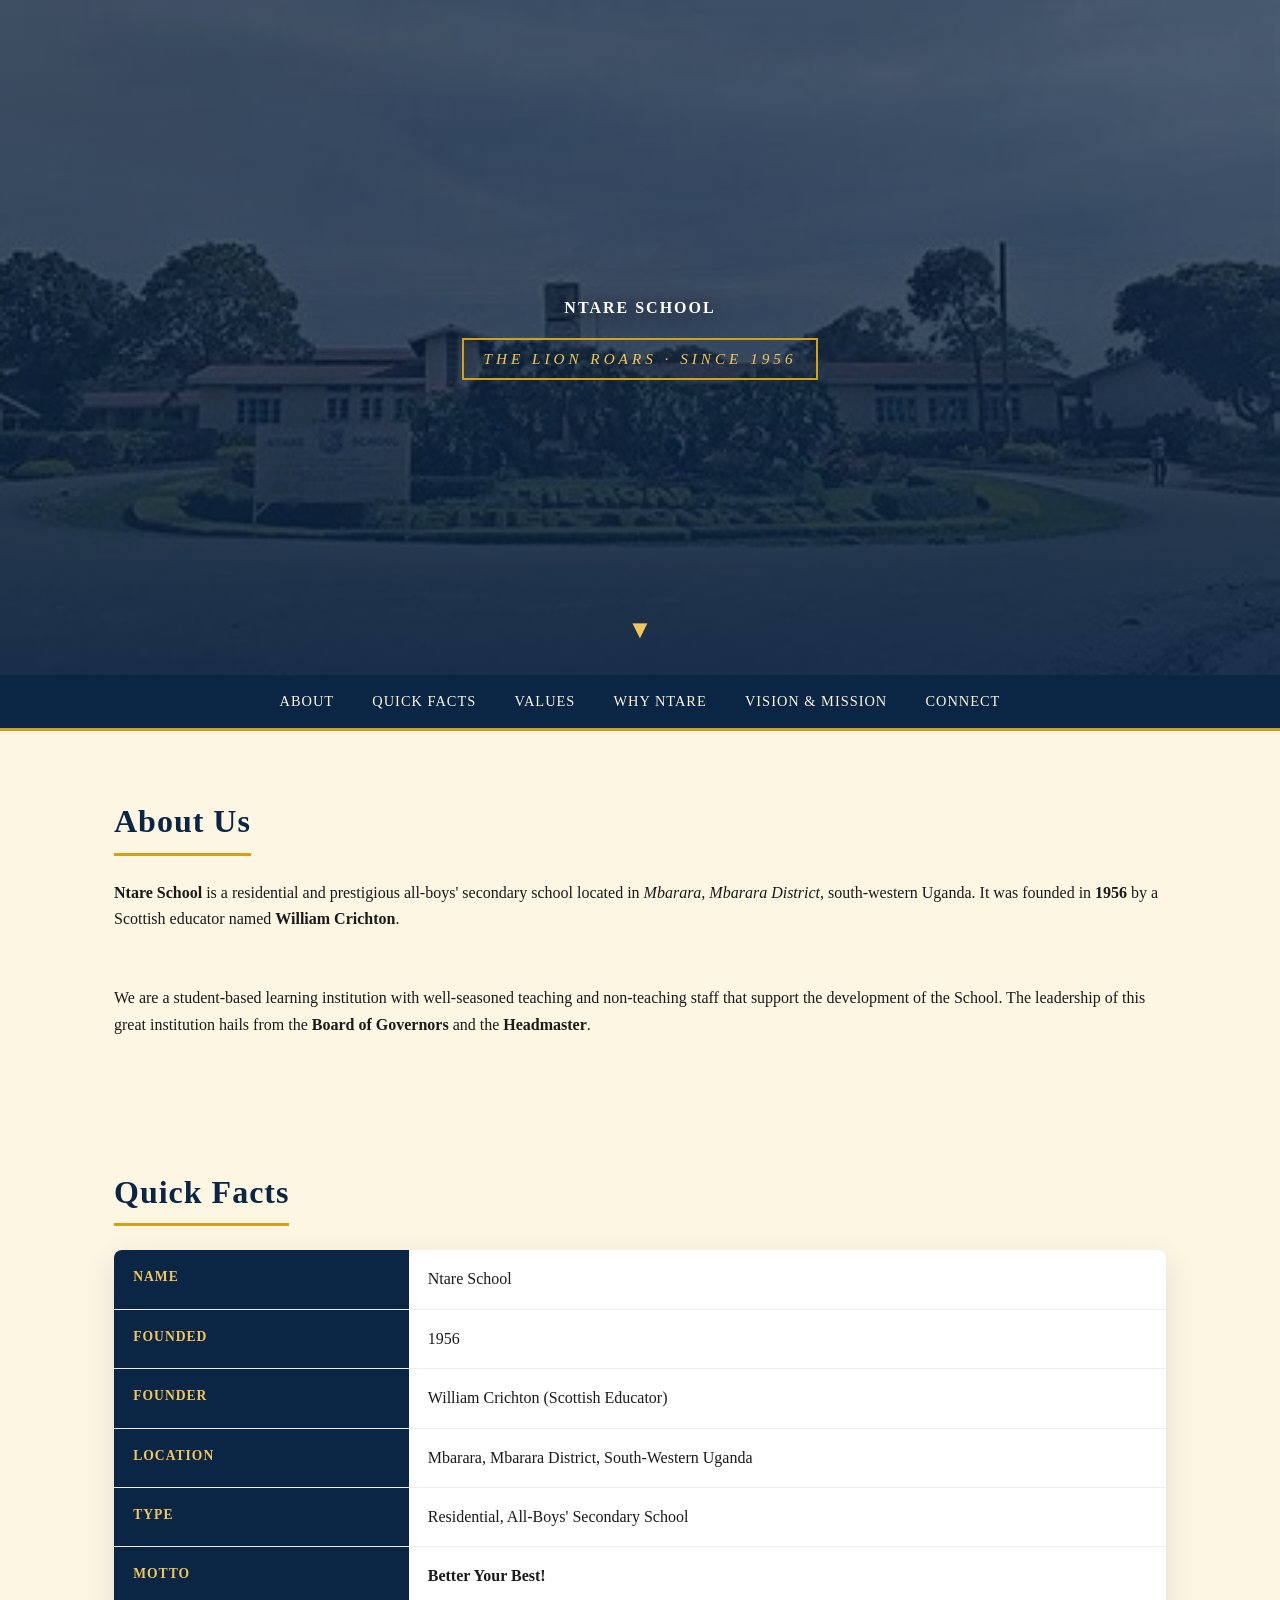
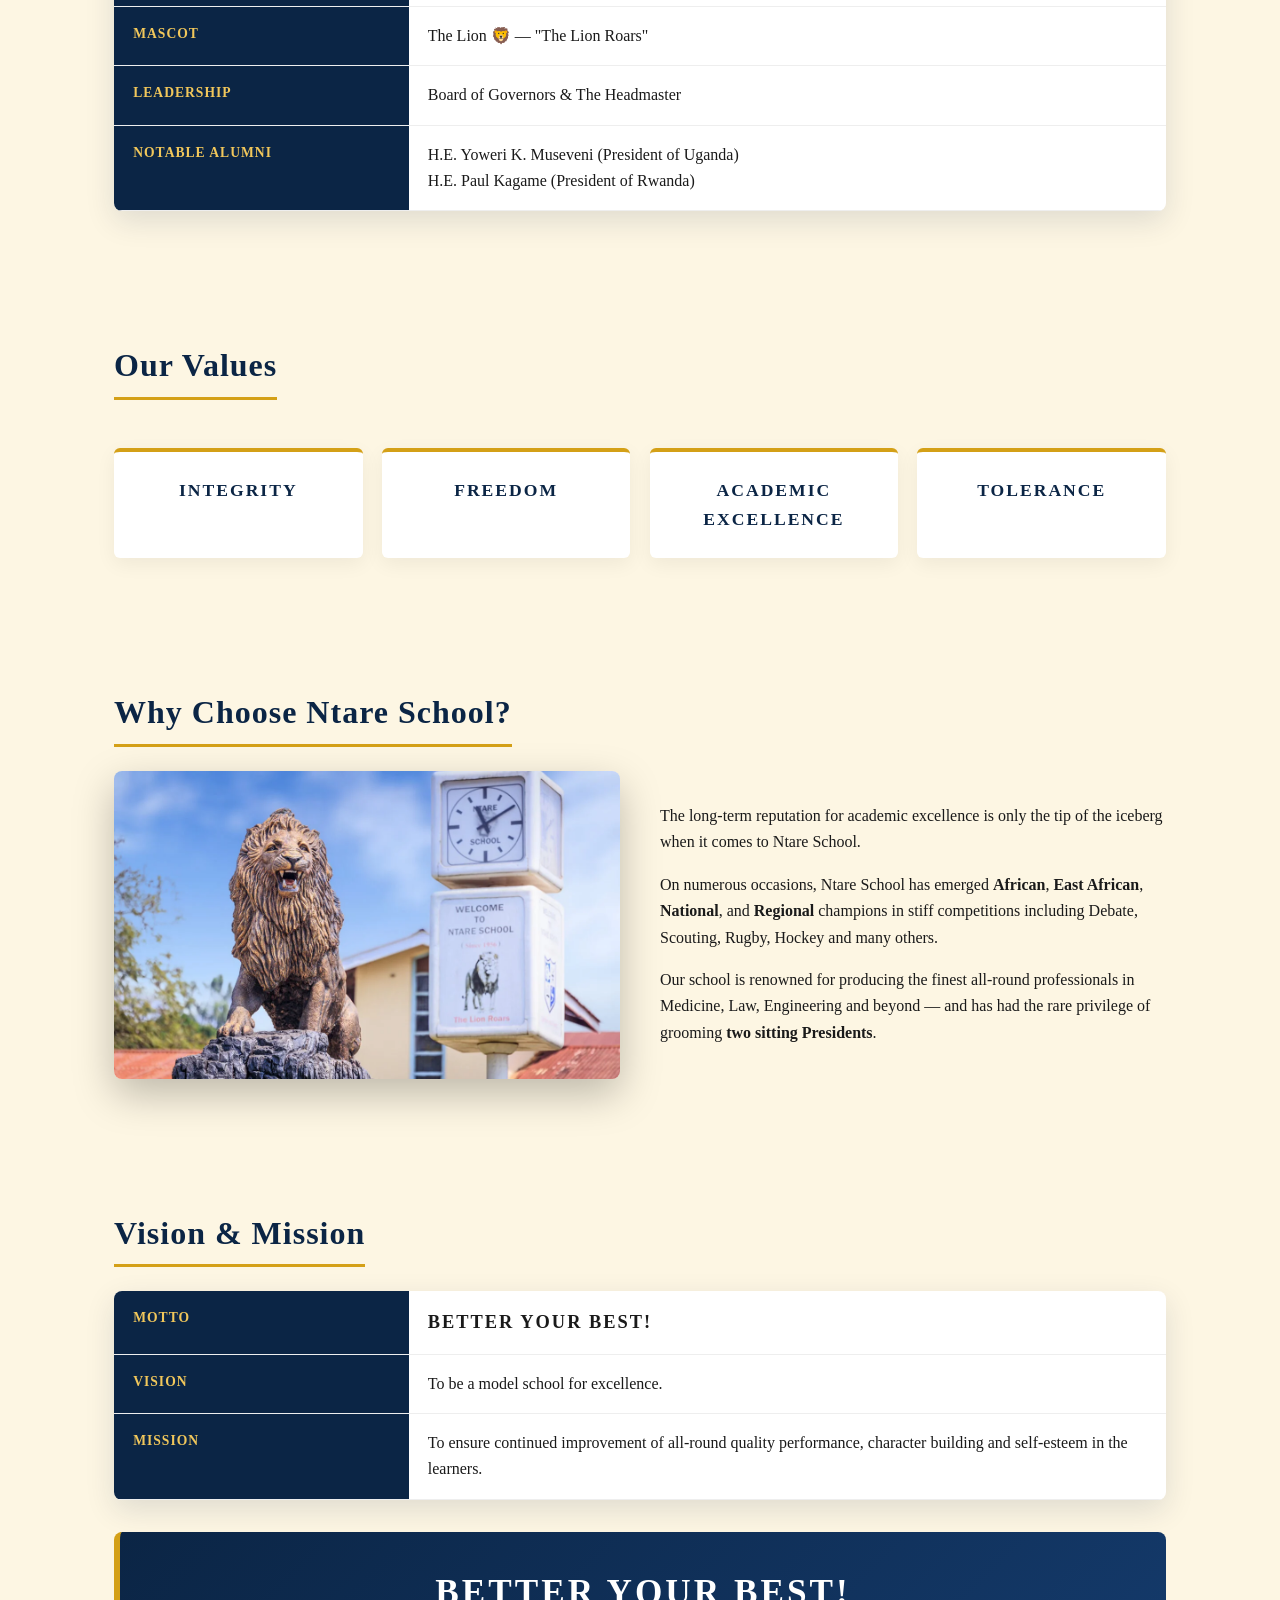
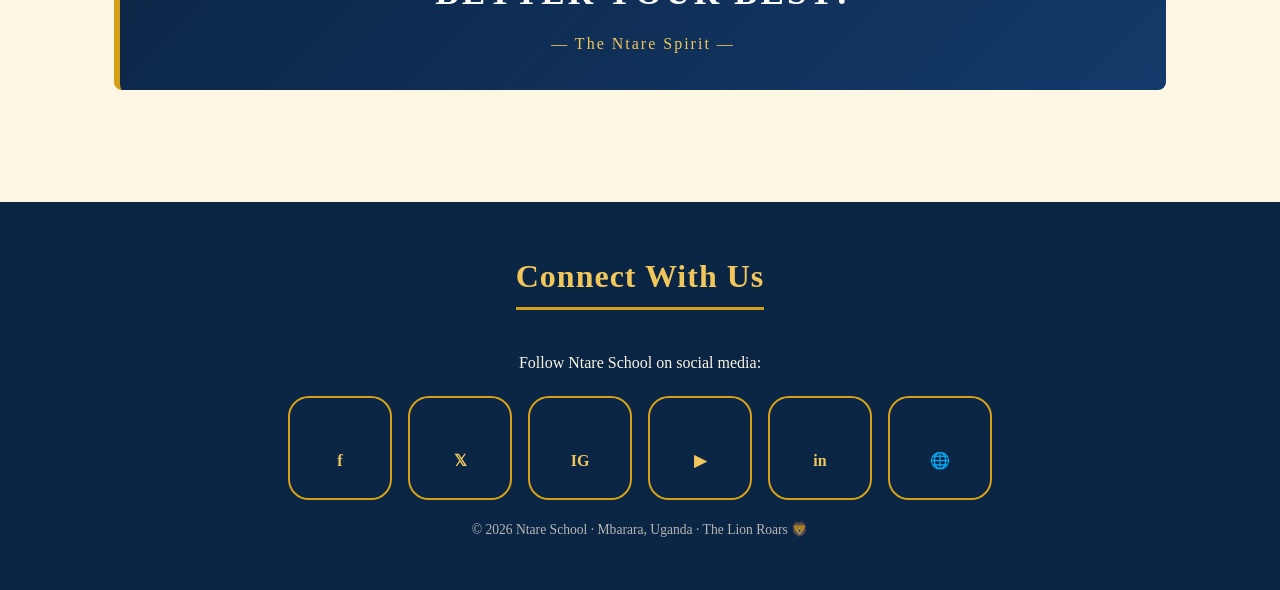
==== aboutus.html @ bd682698 "no folders" ====
<!DOCTYPE html>
<html lang="en">
<head>
  <meta charset="UTF-8" />
  <meta name="viewport" content="width=device-width, initial-scale=1.0" />
  <title>About Ntare School — The Lion Roars</title>
  <meta name="description" content="Ntare School — a prestigious all-boys' secondary school in Mbarara, Uganda. Founded 1956. Better Your Best." />
    <link rel="stylesheet" href="aboutus.css" />
  
</head>
<body>

  <!-- HERO -->
  <header class="hero">
    <div class="hero-bg"></div>
    <div class="hero-overlay"></div>
    <div class="hero-content">
      <h1>Ntare School</h1>
      <div class="tag">THE LION ROARS · SINCE 1956</div>
    </div>
    <div class="scroll-cue">▼</div>
  </header>

  <!-- NAV -->
  <nav class="tabs">
    <a href="#about">About</a>
    <a href="#facts">Quick Facts</a>
    <a href="#values">Values</a>
    <a href="#why">Why Ntare</a>
    <a href="#identity">Vision & Mission</a>
    <a href="#contact">Connect</a>
  </nav>

  <!-- ABOUT -->
  <section id="about" class="reveal">
    <h2>About Us</h2>
    <p>
      <strong>Ntare School</strong> is a residential and prestigious all-boys' secondary school
      located in <em>Mbarara, Mbarara District</em>, south-western Uganda. It was founded in
      <strong>1956</strong> by a Scottish educator named <strong>William Crichton</strong>.
    </p>
    <br>
    <br>
    <p>
      We are a student-based learning institution with well-seasoned teaching and non-teaching
      staff that support the development of the School. The leadership of this great institution
      hails from the <strong>Board of Governors</strong> and the <strong>Headmaster</strong>.
    </p>
  </section>

  <!-- TABLE OF FACTS -->
  <section id="facts" class="reveal">
    <h2>Quick Facts</h2>
    <table class="info">
      <tbody>
        <tr><th>Name</th><td>Ntare School</td></tr>
        <tr><th>Founded</th><td>1956</td></tr>
        <tr><th>Founder</th><td>William Crichton (Scottish Educator)</td></tr>
        <tr><th>Location</th><td>Mbarara, Mbarara District, South-Western Uganda</td></tr>
        <tr><th>Type</th><td>Residential, All-Boys' Secondary School</td></tr>
        <tr><th>Motto</th><td><strong>Better Your Best!</strong></td></tr>
        <tr><th>Mascot</th><td>The Lion 🦁 — "The Lion Roars"</td></tr>
        <tr><th>Leadership</th><td>Board of Governors &amp; The Headmaster</td></tr>
        <tr><th>Notable Alumni</th><td>H.E. Yoweri K. Museveni (President of Uganda)<br/>H.E. Paul Kagame (President of Rwanda)</td></tr>
      </tbody>
    </table>
  </section>

  <!-- VALUES -->
  <section id="values" class="reveal">
    <h2>Our Values</h2>
    <div class="pillars">
      <div class="pillar"><h3>Integrity</h3></div>
      <div class="pillar"><h3>Freedom</h3></div>
      <div class="pillar"><h3>Academic Excellence</h3></div>
      <div class="pillar"><h3>Tolerance</h3></div>
    </div>
  </section>

  <!-- WHY -->
  <section id="why" class="reveal">
    <h2>Why Choose Ntare School?</h2>
    <div class="lion-grid">
      <img src="Lion2-1140x694.webp" alt="The Ntare School Lion statue" />
      <div>
        <p>
          The long-term reputation for academic excellence is only the tip of the iceberg when
          it comes to Ntare School.
        </p>
        <p style="margin-top: 1rem;">
          On numerous occasions, Ntare School has emerged <strong>African</strong>,
          <strong>East African</strong>, <strong>National</strong>, and <strong>Regional</strong>
          champions in stiff competitions including Debate, Scouting, Rugby, Hockey and many others.
        </p>
        <p style="margin-top: 1rem;">
          Our school is renowned for producing the finest all-round professionals in Medicine,
          Law, Engineering and beyond — and has had the rare privilege of grooming
          <strong>two sitting Presidents</strong>.
        </p>
      </div>
    </div>
  </section>

  <!-- IDENTITY -->
  <section id="identity" class="reveal">
    <h2>Vision &amp; Mission</h2>
    <table class="info">
      <tbody>
        <tr>
          <th>Motto</th>
          <td><strong style="font-size:1.15rem; letter-spacing:2px;">BETTER YOUR BEST!</strong></td>
        </tr>
        <tr>
          <th>Vision</th>
          <td>To be a model school for excellence.</td>
        </tr>
        <tr>
          <th>Mission</th>
          <td>To ensure continued improvement of all-round quality performance, character
            building and self-esteem in the learners.</td>
        </tr>
      </tbody>
    </table>

    <div class="motto-box reveal" style="margin-top: 2rem; text-align:center;">
      <div class="motto">Better Your Best!</div>
      <p style="margin-top:.6rem; letter-spacing:2px;">— The Ntare Spirit —</p>
    </div>
  </section>

  <!-- FOOTER / SOCIAL -->
  <footer id="contact">
    <h2 style="color: var(--gold-soft); border-color: var(--gold);">Connect With Us</h2>
    <p style="margin-top:1rem;">Follow Ntare School on social media:</p>
    <div class="socials">
      <a href="#" aria-label="Facebook" title="Facebook">f</a>
      <a href="#" aria-label="Twitter / X" title="Twitter / X">𝕏</a>
      <a href="#" aria-label="Instagram" title="Instagram">IG</a>
      <a href="#" aria-label="YouTube" title="YouTube">▶</a>
      <a href="#" aria-label="LinkedIn" title="LinkedIn">in</a>
      <a href="#" aria-label="Website" title="Website">🌐</a>
    </div>
    <p style="opacity:.7; font-size:.85rem; margin-top:1rem;">
      © <span id="year"></span> Ntare School · Mbarara, Uganda · The Lion Roars 🦁
    </p>
  </footer>

  <script>
    // Footer year
    document.getElementById('year').textContent = new Date().getFullYear();

    // Reveal-on-scroll
    const io = new IntersectionObserver((entries) => {
      entries.forEach(e => {
        if (e.isIntersecting) e.target.classList.add('visible');
      });
    }, { threshold: 0.15 });
    document.querySelectorAll('.reveal').forEach(el => io.observe(el));
  </script>
</body>
</html>
---- aboutus.css ----
:root {
      --navy: #0b2545;
      --gold: #d4a017;
      --gold-soft: #f1c75b;
      --cream: #fdf6e3;
      --brick: #8b3a1f;
      --ink: #1a1a1a;
      --muted: #5b6470;
    }

    * { box-sizing: border-box; margin: 0; padding: 0; }

    html { scroll-behavior: smooth; }

    body {
      font-family: Georgia, "Times New Roman", serif;
      background: var(--cream);
      color: var(--ink);
      line-height: 1.65;
    }

    /* ===== HERO ===== */
    .hero {
      position: relative;
      height: 75vh;
      min-height: 460px;
      overflow: hidden;
      display: flex;
      align-items: center;
      justify-content: center;
      text-align: center;
      color: #fff;
    }

    .hero-bg {
      position: absolute; inset: 0;
      background: url('ntareroudabout.jpeg') center/cover no-repeat;
      animation: kenburns 18s ease-in-out infinite alternate;
      filter: brightness(0.55);
    }

    @keyframes kenburns {
      0%   { transform: scale(1)    translate(0, 0); }
      100% { transform: scale(1.18) translate(-2%, -3%); }
    }

    .hero-overlay {
      position: absolute; inset: 0;
      background: linear-gradient(180deg, rgba(11,37,69,0.35) 0%, rgba(11,37,69,0.85) 100%);
    }

    .hero-content {
      position: relative; 
      z-index: 2;
      padding: 0 1.5rem;
      animation: fadeUp 1.4s ease-out;
    }

    @keyframes fadeUp {
      from { opacity: 0; transform: translateY(30px); }
      to   { opacity: 1; transform: translateY(0); }
    }

    .hero h1 {
      font-size: medium;
      font-weight: 900;
      letter-spacing: 2px;
      text-transform: uppercase;
      text-shadow: 0 4px 20px rgba(0,0,0,0.6);
    }

    .hero .tag {
      display: inline-block;
      margin-top: 1rem;
      padding: 0.4rem 1.2rem;
      border: 2px solid var(--gold);
      color: var(--gold-soft);
      font-style: italic;
      letter-spacing: 4px;
      font-size: 0.95rem;
    }

    .hero .scroll-cue {
      position: absolute; bottom: 1.5rem; left: 50%;
      transform: translateX(-50%);
      color: var(--gold-soft);
      font-size: 1.6rem;
      animation: bounce 2s infinite;
      z-index: 2;
    }
    @keyframes bounce {
      0%, 100% { transform: translate(-50%, 0); }
      50%      { transform: translate(-50%, 10px); }
    }
    /* ===== NAV ===== */
nav{
   position:sticky;
   top:0;
   z-index:1000;
}
    nav.tabs {
      
      position: sticky;
      z-index: 10;
      background: var(--navy);
      border-bottom: 3px solid var(--gold);
      display: flex;
      justify-content: center;
      flex-wrap: wrap;
      gap: 3px;
      padding: 5px;
    }
    nav.tabs a {
      color: var(--cream);
      text-decoration: none;
      padding: 0.6rem 1.1rem;
      font-size: 0.9rem;
      letter-spacing: 1px;
      text-transform: uppercase;
      border-radius: 10px;
      transition: all 1s ease;
    }
    nav.tabs a:hover { background: var(--gold); 
                       color: var(--navy); }

    /* ===== SECTIONS ===== */
    section {
      max-width: 1100px;
      margin: 0 auto;
      padding: 4rem 1.5rem;
    }
    h2 {
      font-size: 2rem;
      color: var(--navy);
      border-bottom: 3px solid var(--gold);
      display: inline-block;
      padding-bottom: 0.3rem;
      margin-bottom: 1.5rem;
      letter-spacing: 1px;}
   
   
   
   table.info{width: 100%;
      border-collapse: collapse;
      background: #fff;
      box-shadow: 0 10px 30px rgba(11,37,69,0.12);
      border-radius: 8px;
      overflow: hidden;
    }
    table.info th, table.info td {
      padding: 1rem 1.2rem;
      text-align: left;
      vertical-align: top;
      border-bottom: 1px solid #eee;
    }
    table.info th {
      background: var(--navy);
      color: var(--gold-soft);
      width: 28%;
      letter-spacing: 1px;
      text-transform: uppercase;
      font-size: 0.85rem;
    }
    table.info tr:hover td { background: #fffbe6; transition: 0.3s; }

    /* ===== PILLARS ===== */
    .pillars {
      display: grid;
      grid-template-columns: repeat(auto-fit, minmax(220px, 1fr));
      gap: 1.2rem;
      margin-top: 1.5rem;
    }
    .pillar {
      background: #fff;
      border-top: 4px solid var(--gold);
      padding: 1.5rem;
      text-align: center;
      border-radius: 6px;
      box-shadow: 0 6px 20px rgba(0,0,0,0.06);
      transition: transform 0.3s, box-shadow 0.3s;
      cursor: default;
    }
    .pillar:hover {
      transform: translateY(-6px);
      box-shadow: 0 14px 30px rgba(11,37,69,0.18);
    }
    .pillar h3 {
      color: var(--navy);
      font-size: 1.1rem;
      letter-spacing: 2px;
      text-transform: uppercase;
    }

    /* ===== LION SECTION ===== */
    .lion-grid {
      display: grid;
      grid-template-columns: 1fr 1fr;
      gap: 2.5rem;
      align-items: center;
    }
    .lion-grid img {
      width: 100%;
      border-radius: 8px;
      box-shadow: 0 15px 40px rgba(0,0,0,0.25);
      animation: float 6s ease-in-out infinite;
    }
    @keyframes float {
      0%, 100% { transform: translateY(0) rotate(0deg); }
      50%      { transform: translateY(-12px) rotate(-0.5deg); }
    }
    @media (max-width: 720px) {
      .lion-grid { grid-template-columns: 1fr; }
    }

    .motto-box {
      background: linear-gradient(135deg, var(--navy), #143a6b);
      color: var(--gold-soft);
      padding: 2rem;
      border-radius: 8px;
      border-left: 6px solid var(--gold);
    }
    .motto-box .motto {
      font-size: 2.2rem;
      font-weight: 900;
      letter-spacing: 3px;
      color: #fff;
      text-transform: uppercase;
    }

    /* ===== FOOTER / SOCIAL ===== */
    footer {
      background: var(--navy);
      color: var(--cream);
      text-align: center;
      padding: 3rem 1.5rem;
      margin-top: 3rem;
    }
    .socials {
      display: flex;
      justify-content: center;
      gap: 1rem;
      margin: 1.2rem 0;
      flex-wrap: wrap;
    }
    .socials a {
      display: grid;
      align-items: center;
       padding:50px;
      justify-content: center;
      width: 46px; height: 46px;
      border-radius: 20%;
      background: transparent;
      border: 2px solid var(--gold);
      color: var(--gold-soft);
      text-decoration: none;
      font-weight: bold;
      transition: all 0.3s;
    }
    .socials a:hover {
      background: var(--gold);
      color: var(--navy);
      transform: translateY(-4px) rotate(-6deg);
    }

    /* Reveal on scroll */
    .reveal { opacity: 0; transform: translateY(40px); transition: all 0.9s ease; }
    .reveal.visible { opacity: 1; transform: translateY(0); }
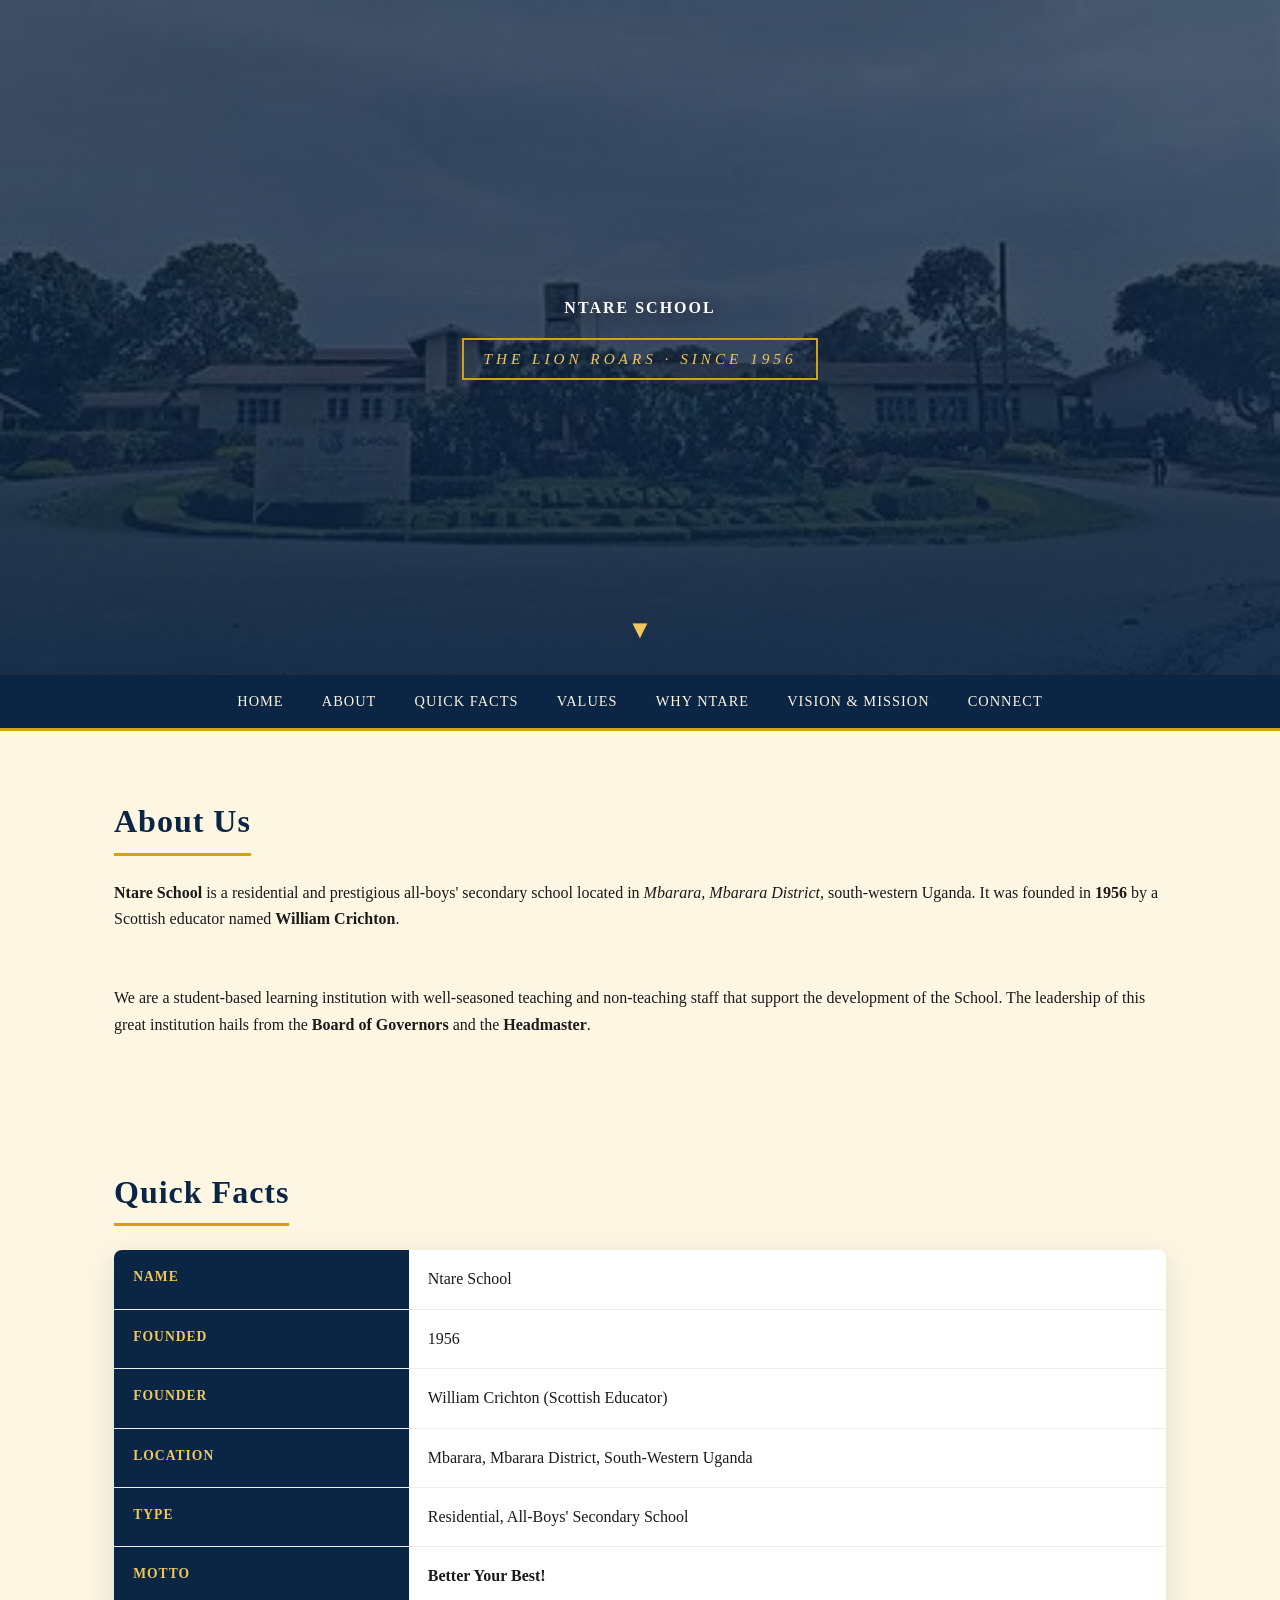
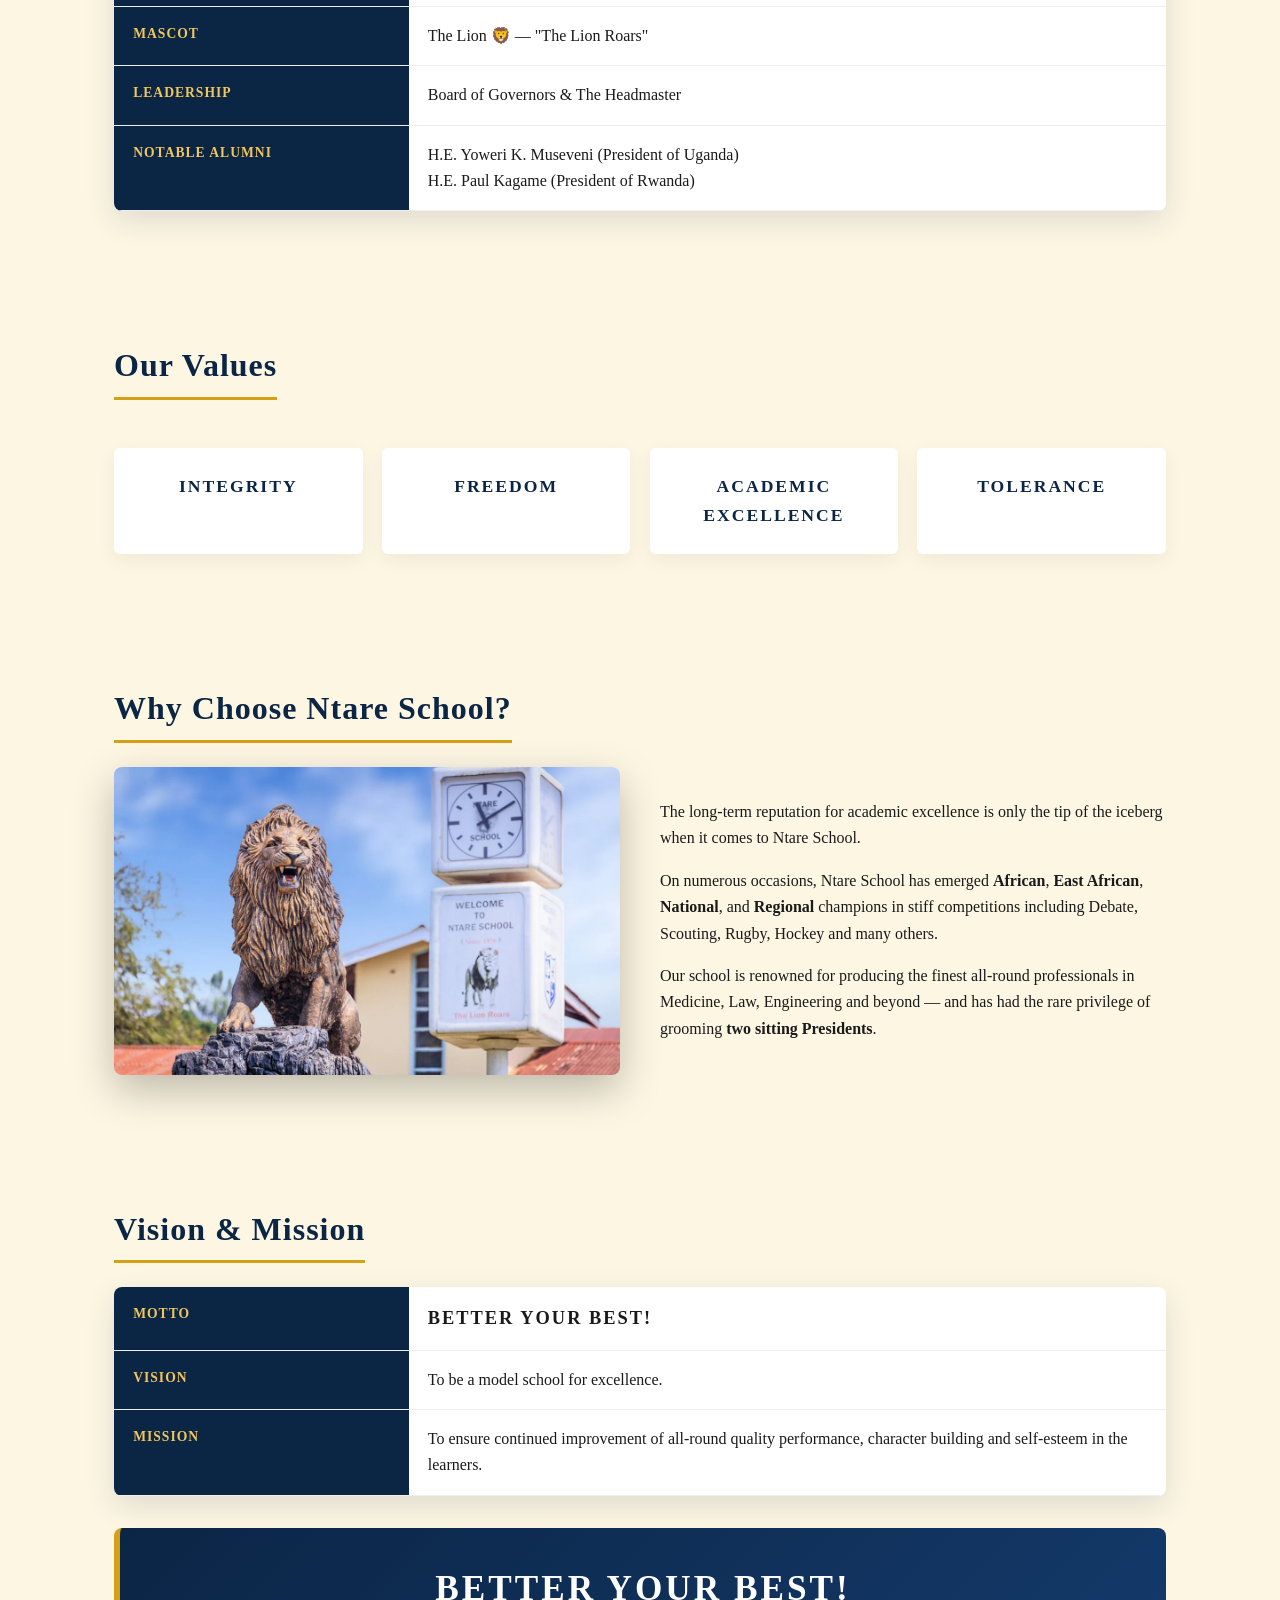
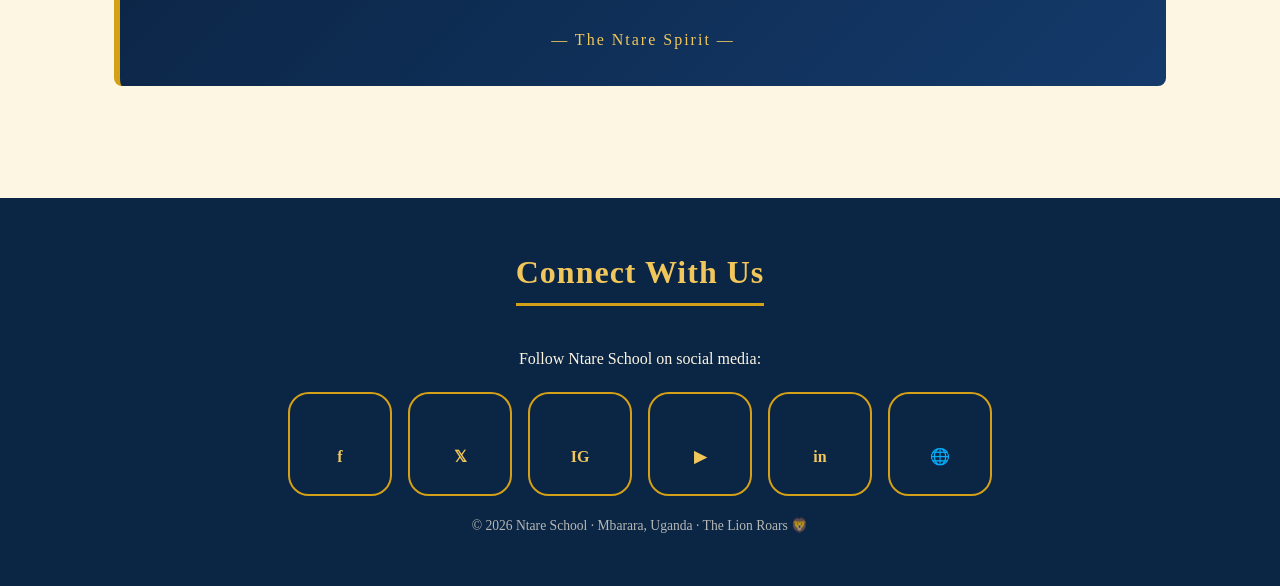
==== commit 81983aac: "final edits" ====
--- a/aboutus.html
+++ b/aboutus.html
@@ -23,6 +23,7 @@
 
   <!-- NAV -->
   <nav class="tabs">
+    <a href="index.html">Home</a> 
     <a href="#about">About</a>
     <a href="#facts">Quick Facts</a>
     <a href="#values">Values</a>
--- a/aboutus.css
+++ b/aboutus.css
@@ -172,16 +172,15 @@
     }
     .pillar {
       background: #fff;
-      border-top: 4px solid var(--gold);
       padding: 1.5rem;
       text-align: center;
       border-radius: 6px;
       box-shadow: 0 6px 20px rgba(0,0,0,0.06);
-      transition: transform 0.3s, box-shadow 0.3s;
-      cursor: default;
+      transition: transform 0.3s, box-shadow 1s;
+      cursor: pointer;
     }
     .pillar:hover {
-      transform: translateY(-6px);
+      transform: translateY(6px);
       box-shadow: 0 14px 30px rgba(11,37,69,0.18);
     }
     .pillar h3 {
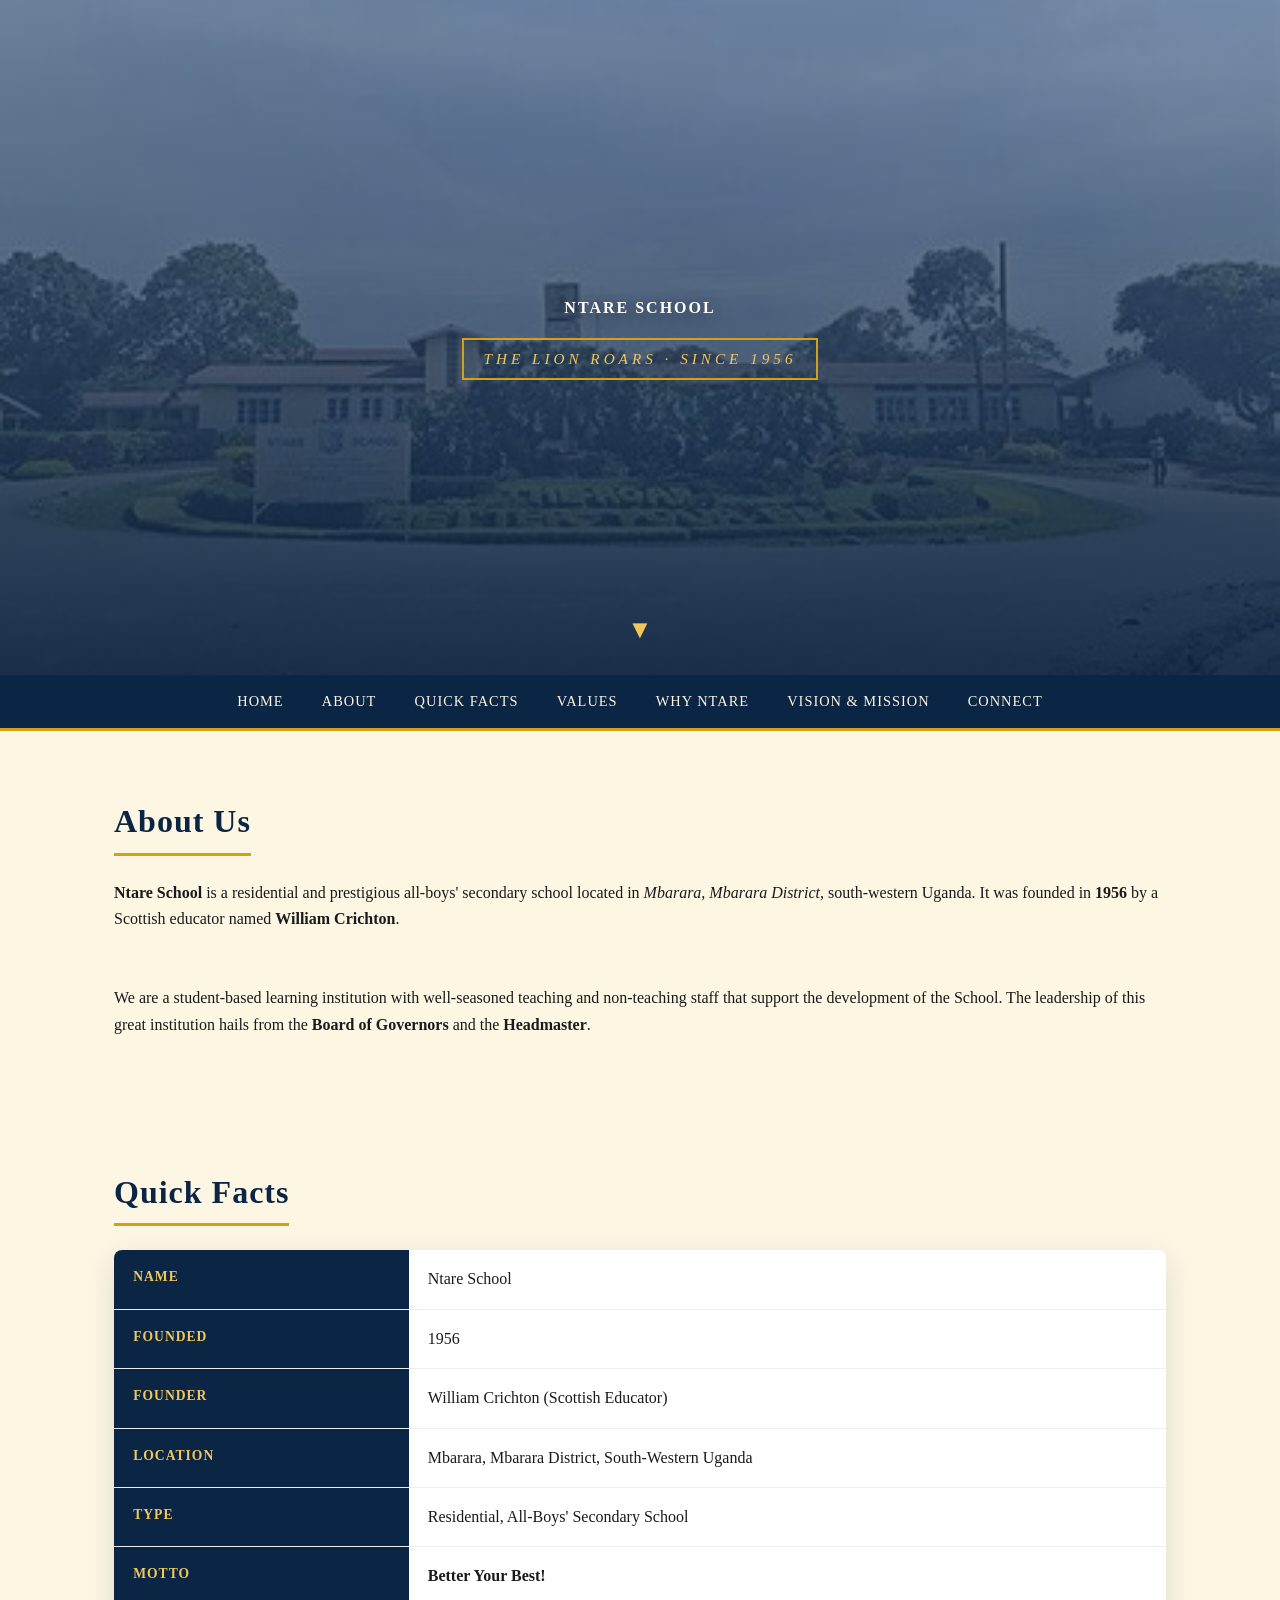
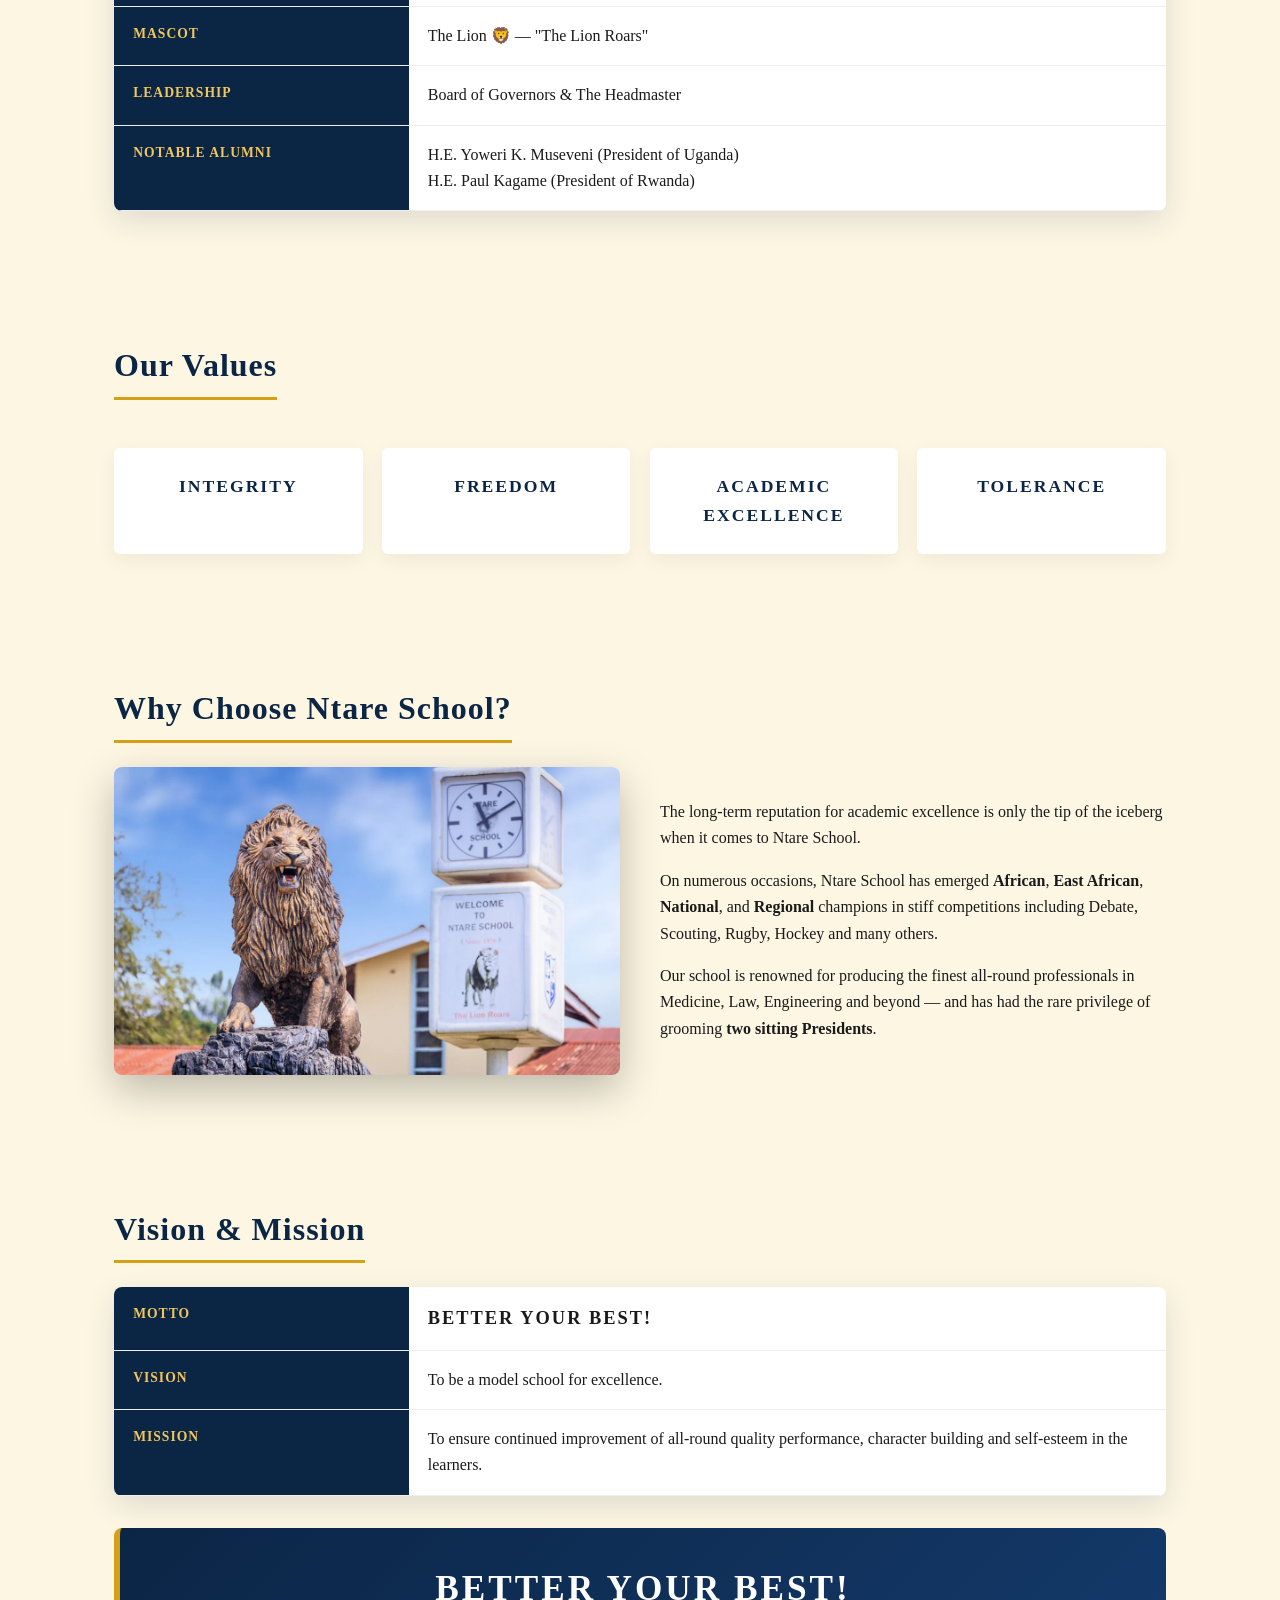
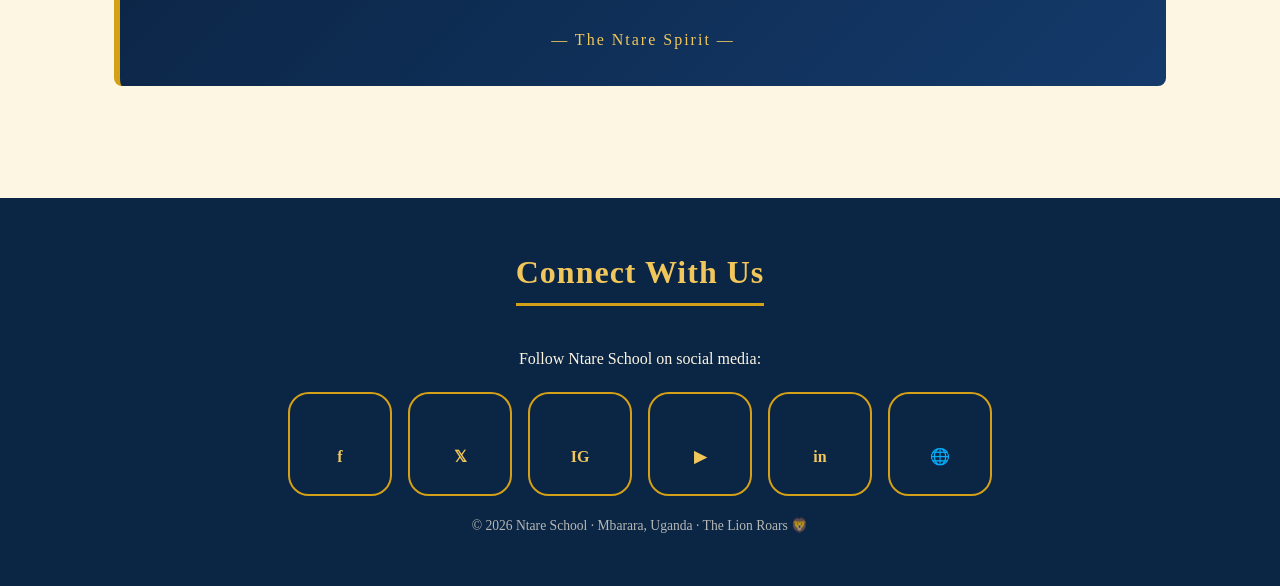
==== commit 26e15ff6: "overall website" ====
--- a/aboutus.html
+++ b/aboutus.html
@@ -5,6 +5,8 @@
   <meta name="viewport" content="width=device-width, initial-scale=1.0" />
   <title>About Ntare School — The Lion Roars</title>
   <meta name="description" content="Ntare School — a prestigious all-boys' secondary school in Mbarara, Uganda. Founded 1956. Better Your Best." />
+  <link rel="icon" type="image/png" sizes="32x32" href="favicon-32x32.png">
+  <link rel="shortcut icon" href="favicon-32x32.png">
     <link rel="stylesheet" href="aboutus.css" />
   
 </head>
--- a/aboutus.css
+++ b/aboutus.css
@@ -46,7 +46,8 @@
 
     .hero-overlay {
       position: absolute; inset: 0;
-      background: linear-gradient(180deg, rgba(11,37,69,0.35) 0%, rgba(11,37,69,0.85) 100%);
+      background: linear-gradient(180deg, rgba(139, 181, 233, 0.35) 0%, rgba(11,37,69,0.85) 100%);
+      opacity:1.0; 
     }
 
     .hero-content {
